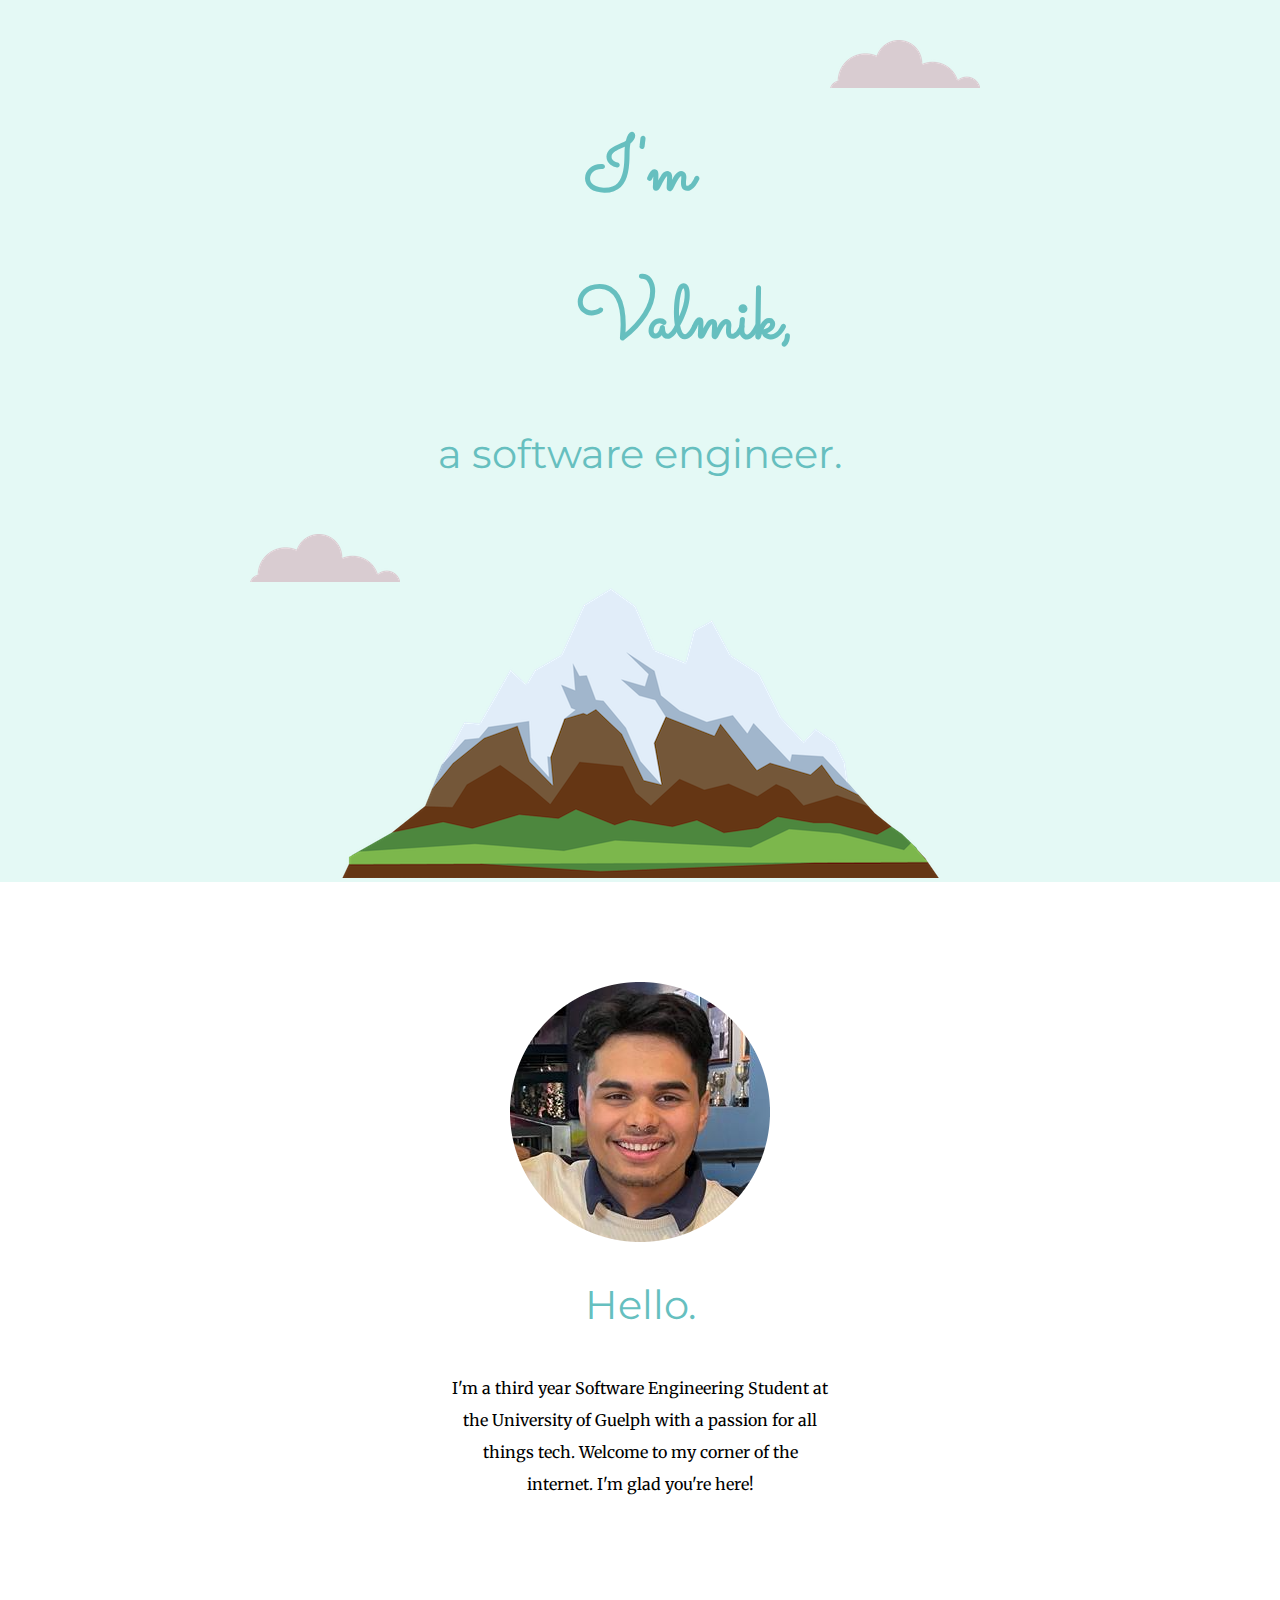
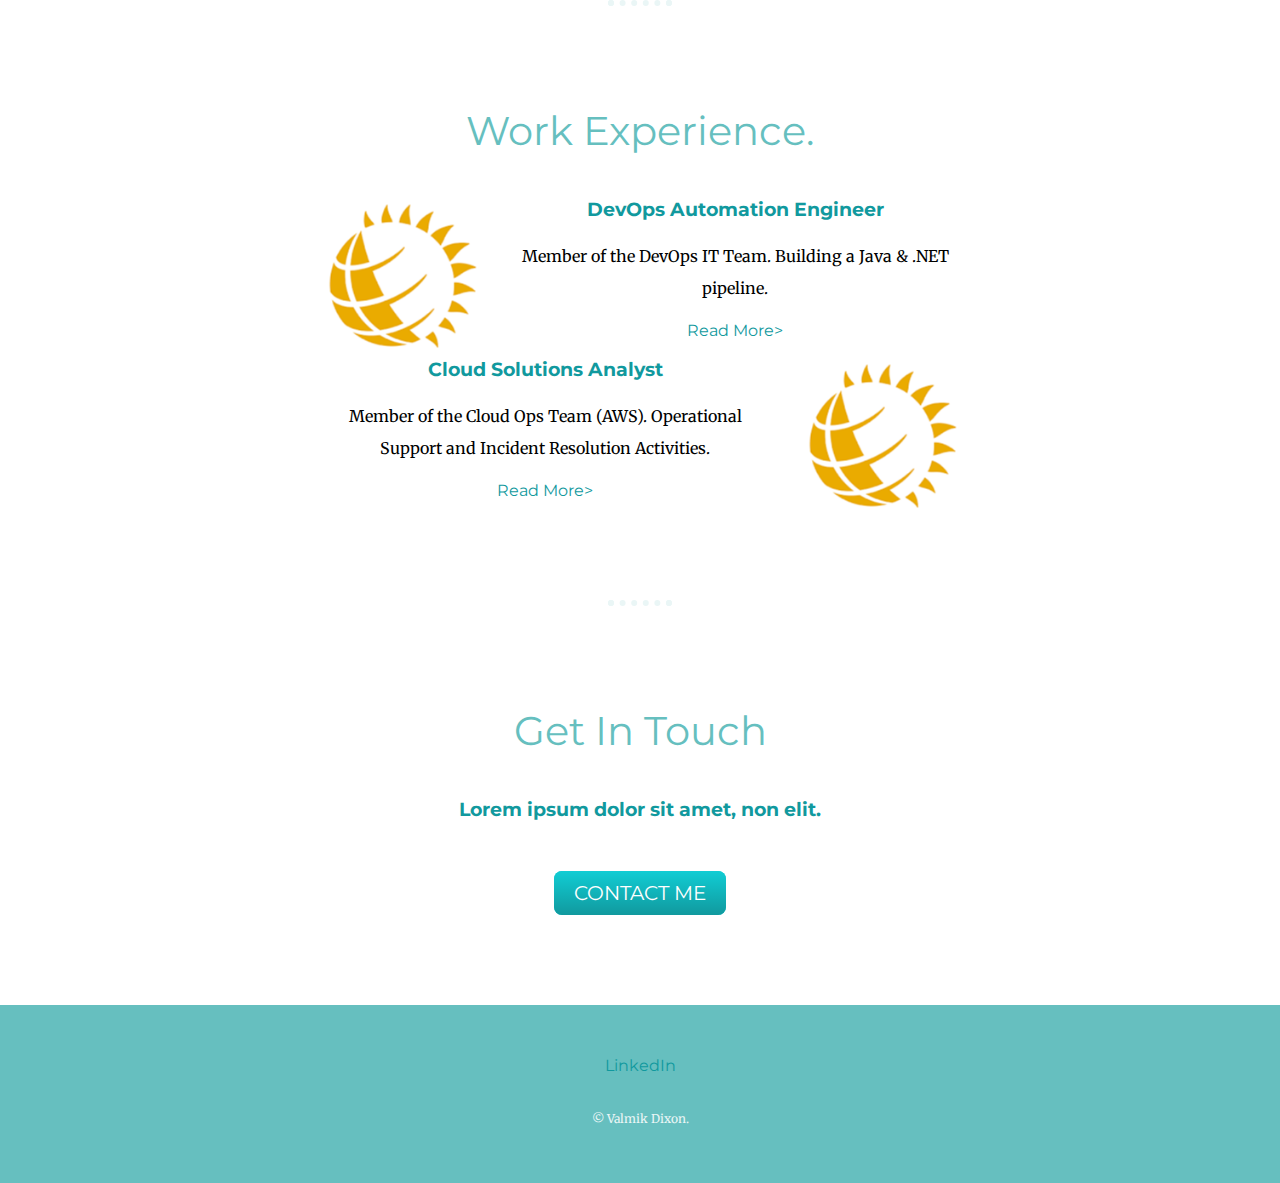
==== index.html @ f887ad90 "Add files via upload" ====
<!DOCTYPE html>
<html lang="en" dir="ltr">
  <head>
    <meta charset="utf-8">
    <title>Valmik Dixon</title>
    <link rel="stylesheet" href="css/styles.css ">
    <link rel="icon" href="favicon.ico">
    <link rel="preconnect" href="https://fonts.googleapis.com">
    <link rel="preconnect" href="https://fonts.gstatic.com" crossorigin>
    <link href="https://fonts.googleapis.com/css2?family=Merriweather:ital,wght@1,300&family=Montserrat:wght@300&family=Sacramento&display=swap" rel="stylesheet">

  </head>

  <body>
    <div class="top-container">
      <img class="top-cloud" src="images/cloud.png" alt="cloud-img">
      <h1>I'm Valmik,</h1>
      <h2>a software engineer.</h2>
      <img class="bottom-cloud" src="images/cloud.png" alt="cloud-img">
      <img src="images/mountain.png" alt="mountain-png">
    </div>

    <div class="middle-container">
      <div class="profile">
        <img src="images/valmik.png" alt="profile-img">
        <h2>Hello.</h2>
        <p class="intro">I'm a third year Software Engineering Student at the University of Guelph with a passion for all things tech. Welcome to my corner of the internet.
          I'm glad you're here!
        </p>
      </div>
      <hr>
      <div class="skills">    
        <h2>Work Experience.</h2>
        <div class="skill-row">
          <img class="img-chilli" src="images/chillies.png" alt="chillie-img">
          <h3>DevOps Automation Engineer</h3>
          <p>Member of the DevOps IT Team.     
            Building a Java & .NET pipeline.</p>
            <a class="Expbtn" href="devops.html">Read More></a>
        </div>
        <div class="skill-row">
          <img class="chilli-img" src="images/chillies.png" alt="chillies-img">
          <h3>Cloud Solutions Analyst</h3>
          <p>Member of the Cloud Ops Team (AWS).
            Operational Support and Incident Resolution Activities.</p>
            <a class="Expbtn" href="cloudops.html">Read More></a>
        </div>
      </div>
      <hr>
      <div class="contact-me">
        <h2>Get In Touch</h2>
        <h3>Lorem ipsum dolor sit amet, non elit.</h3>
        <p class="contact-message"></p>
        <a class="btn" href="mailto:vdixon531@gmail.com">CONTACT ME</a>
      </div>
    </div>
    
    
    <div class="bottom-container">
      <a class="footer-link" href="https://www.linkedin.com/in/valmik-dixon-b5616a171/">LinkedIn</a>
      <p class="copyright">© Valmik Dixon.</p>
    </div>
    

    
  </body>
</html>
---- css/styles.css ----
body{
    margin: 0;
    text-align: center;
    font-family: 'Merriweather', serif; 
}

h1{
    color: #66BFBF;
    font-size: 4.625rem;
    line-height: 2;
    width: 10%;
    margin: 0 auto 0 auto;
    font-family: 'Sacramento', cursive;
}

h2{
    color: #66BFBF;
    font-size: 2.5rem;
    font-weight: normal;
    font-family: 'Montserrat', sans-serif;
    padding-bottom: 10px;
}

h3{
    color: #11999E;
    font-family: 'Montserrat', sans-serif;
}

p{
    line-height: 2; 
}

a{
    color: #11999E;
    font-family: 'Montserrat', sans-serif;
    margin: 10px 20px;
    text-decoration: none;
}

a:hover{
    color: #eaf6f6;
}

hr{
    border: dotted #eaf6f6 6px;
    border-bottom: none;
    width: 4%;
    margin: 100px auto; 
}

.top-container{
    background-color: #E4F9F5;
    position: relative;
    padding-top: 100px;
}

.middle-container{
    padding: 100px 0;
   
}

.bottom-container{
    background-color: #66BFBF;
    padding: 50px 0 20px;
}

.top-cloud{
    position: absolute;
    right: 300px;
    top: 40px;
}

.bottom-cloud{
    position: absolute;
    left: 250px;
    bottom: 300px;
}

.skill-row{
    width: 50%;
    margin: auto;
} 

.img-chilli{
    width: 25%;
    margin-right: 30px;
    float: left;
}

.chilli-img{
    width:  25%;
    float: right;
    margin-left: 30px;
}

.intro{
    width: 30%;
    margin: auto;
}

.contact-message{
    width: 40%;
    margin: 40px auto 60px;
}

.copyright{
    color: #eaf6f6;
    font-size: 0.75rem;
    padding: 20px 0px;
}

.btn{
    background: #11CDD4;
    background-image: -webkit-linear-gradient(top, #11CDD4, #11999E);
    background-image: -moz-linear-gradient(top, #11CDD4, #11999E);
    background-image: -ms-linear-gradient(top, #11CDD4, #11999E);
    background-image: -o-linear-gradient(top, #11CDD4, #11999E);
    background-image: linear-gradient(to bottom, #11CDD4, #11999E);
    -webkit-border-radius: 8;
    -moz-border-radius: 8;
    border-radius: 8px;
    font-family: 'Montserrat', sans-serif;
    color: #ffffff;
    font-size: 20px;
    padding: 10px 20px 10px 20px;
    text-decoration: none;
}
  
.btn:hover{
    background: #30E3CB;
    background-image: -webkit-linear-gradient(top, #30E3CB, #2BC4AD);
    background-image: -moz-linear-gradient(top, #30E3CB, #2BC4AD);
    background-image: -ms-linear-gradient(top, #30E3CB, #2BC4AD);
    background-image: -o-linear-gradient(top, #30E3CB, #2BC4AD);
    background-image: linear-gradient(to bottom, #30E3CB, #2BC4AD);
    text-decoration: none;
}
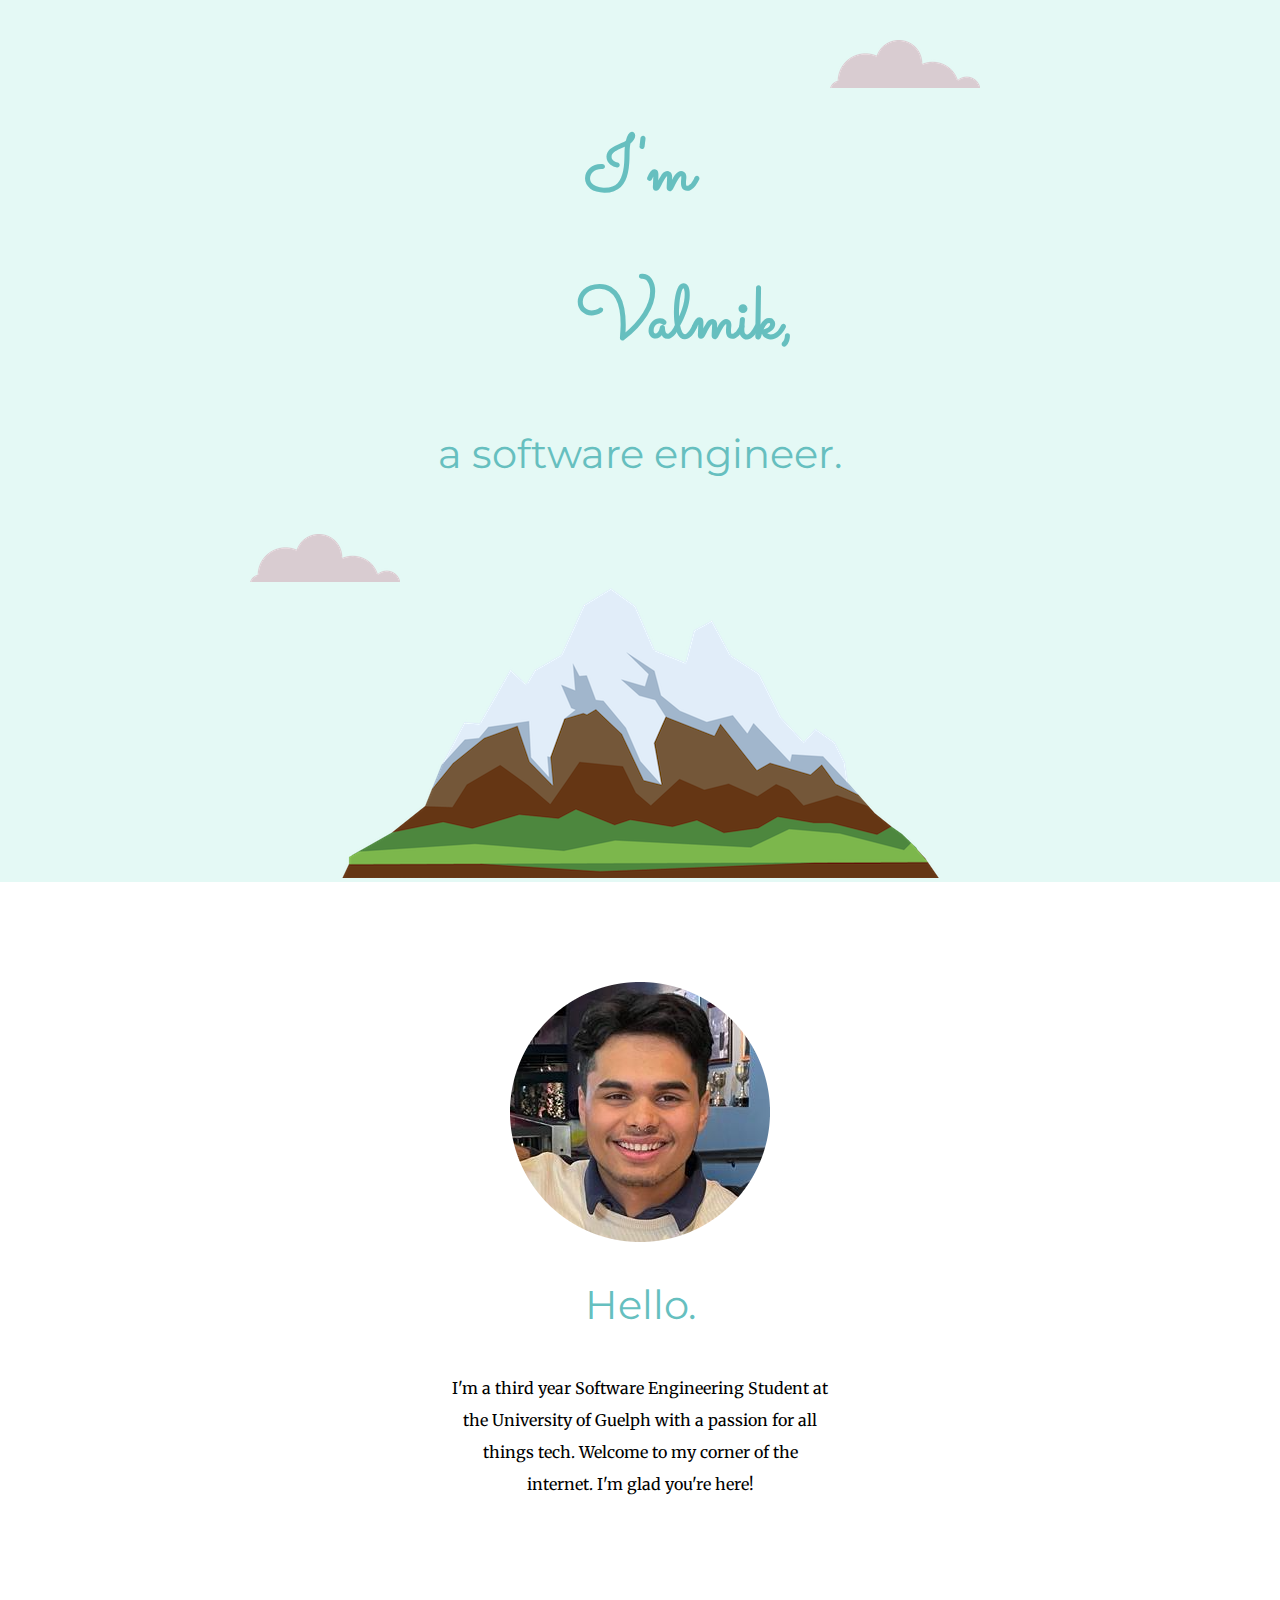
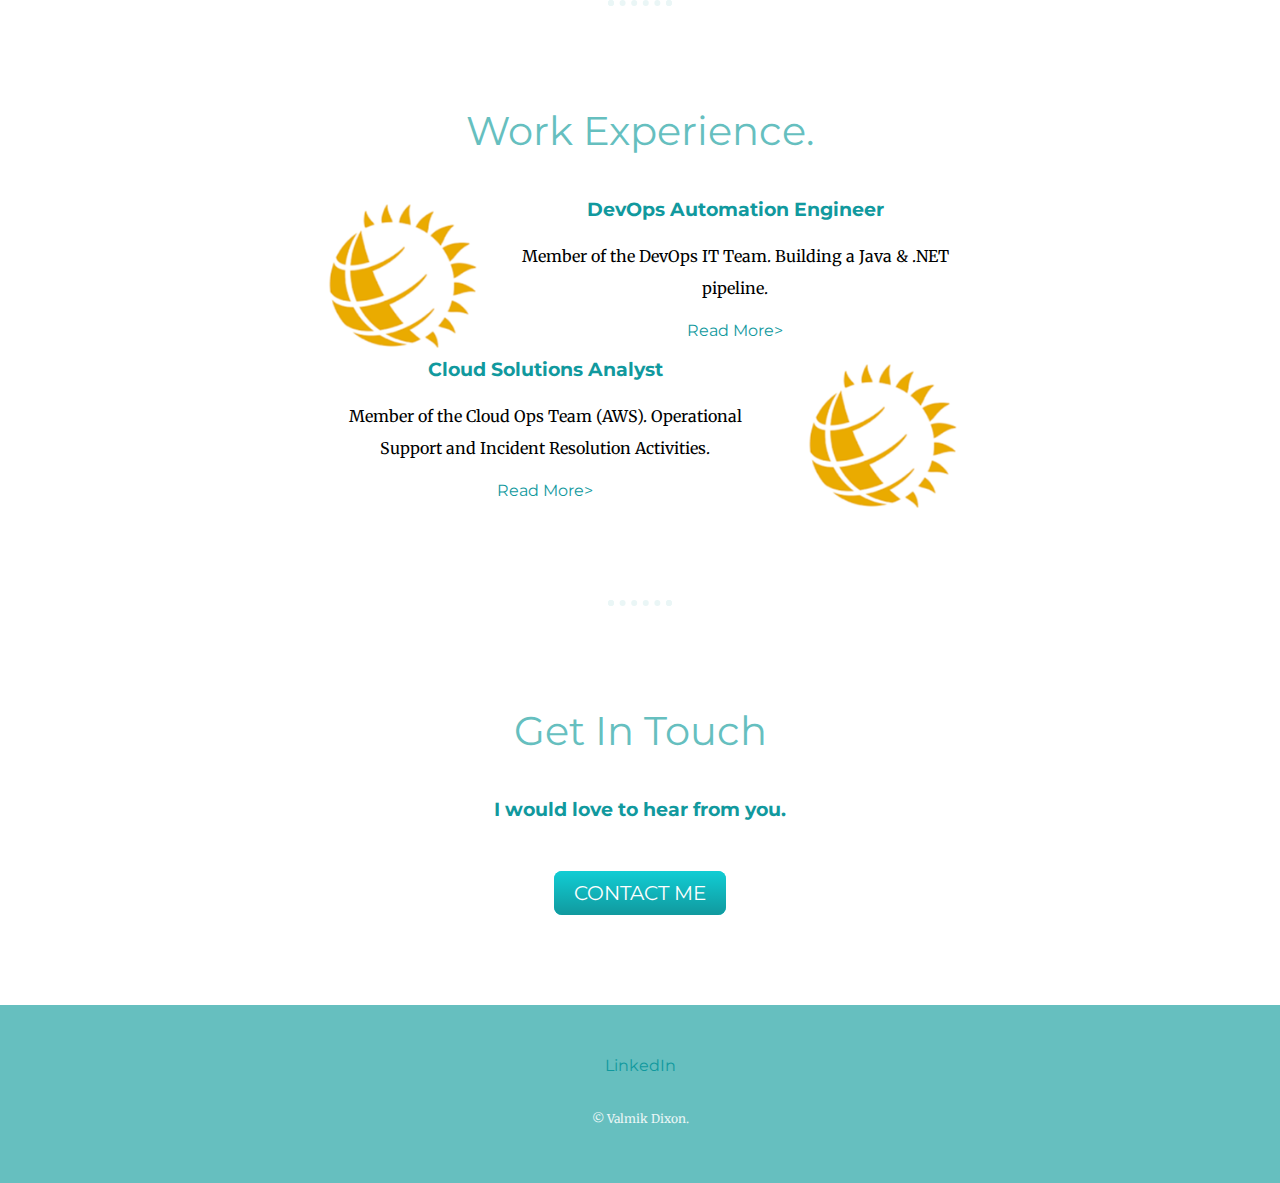
==== commit 6c540501: "minor text changes" ====
--- a/index.html
+++ b/index.html
@@ -49,7 +49,7 @@
       <hr>
       <div class="contact-me">
         <h2>Get In Touch</h2>
-        <h3>Lorem ipsum dolor sit amet, non elit.</h3>
+        <h3>I would love to hear from you.</h3>
         <p class="contact-message"></p>
         <a class="btn" href="mailto:vdixon531@gmail.com">CONTACT ME</a>
       </div>
